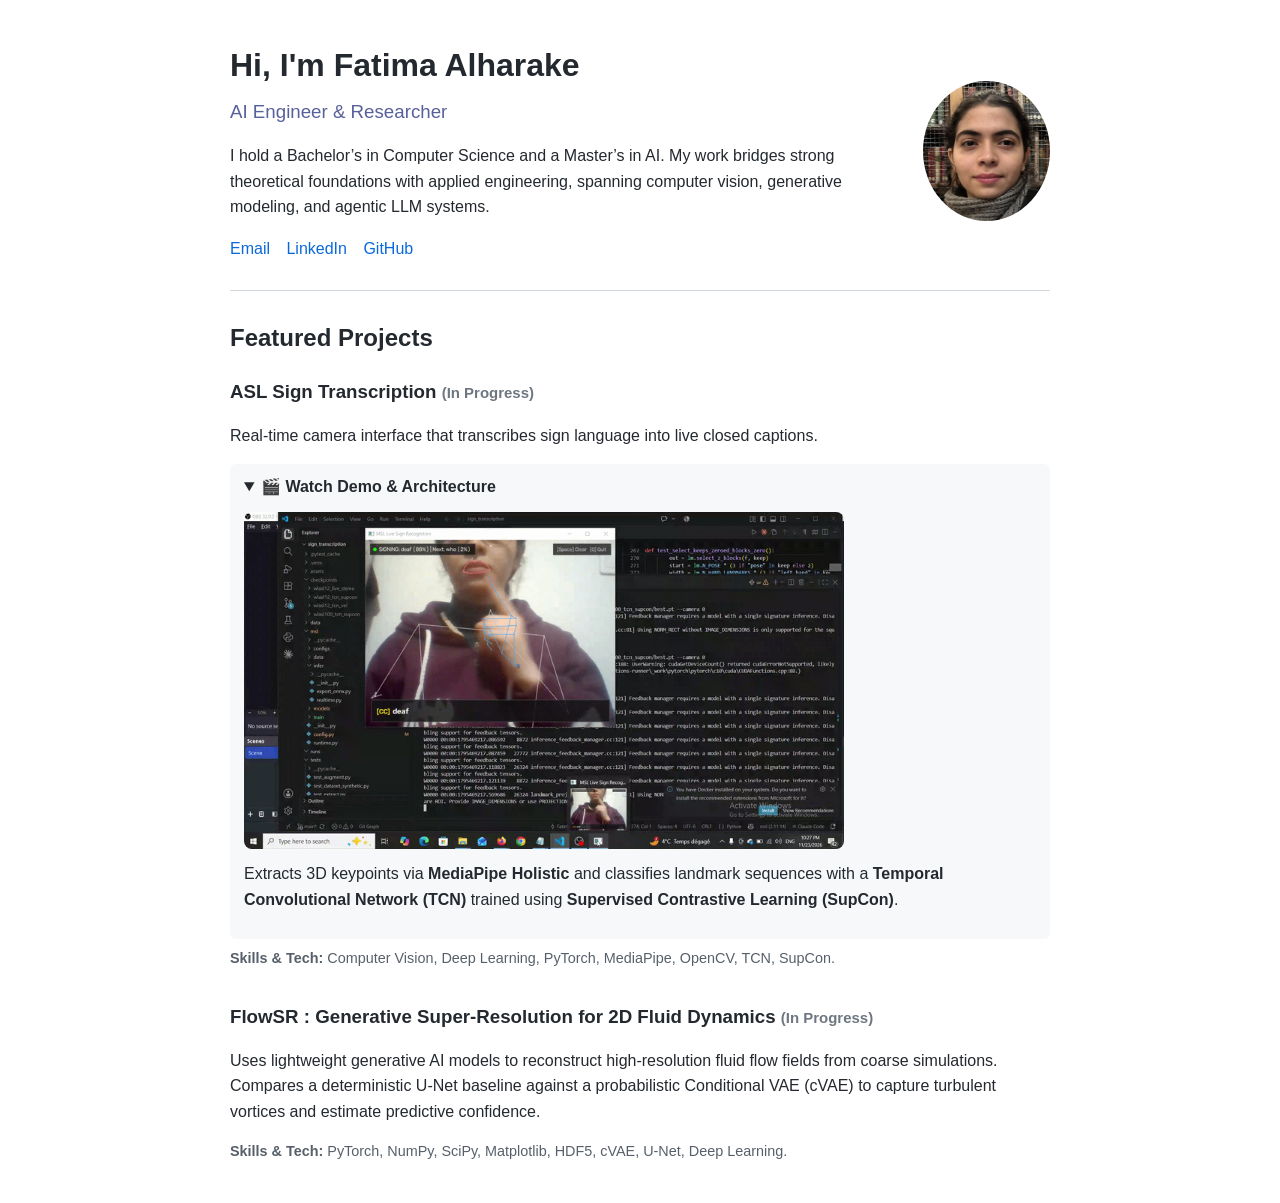
==== index.html @ fd23888a "feat: added index file" ====
<!DOCTYPE html>
<html lang="en">
<head>
  <meta charset="UTF-8">
  <meta name="viewport" content="width=device-width, initial-scale=1.0">
  <title>Fatima Alharake | AI Engineer & Researcher</title>
  <style>
    body {
      font-family: -apple-system, BlinkMacSystemFont, "Segoe UI", Roboto, Helvetica, Arial, sans-serif;
      line-height: 1.6;
      color: #24292f;
      max-width: 820px;
      margin: 40px auto;
      padding: 0 20px;
    }
    .header-container {
      display: flex;
      align-items: center;
      justify-content: space-between;
      gap: 24px;
      margin-bottom: 24px;
    }
    .header-text h1 {
      margin: 0 0 6px 0;
      font-size: 2rem;
    }
    .header-text h3 {
      margin: 0 0 12px 0;
      color: #57609a;
      font-weight: 500;
    }
    .profile-pic {
      width: 140px;
      height: 140px;
      border-radius: 50%;
      object-fit: cover;
    }
    .links a {
      color: #0969da;
      text-decoration: none;
      margin-right: 12px;
      font-weight: 500;
    }
    .links a:hover {
      text-decoration: underline;
    }
    hr {
      border: 0;
      border-top: 1px solid #d0d7de;
      margin: 28px 0;
    }
    .project {
      margin-bottom: 32px;
    }
    .project h3 {
      margin-bottom: 8px;
    }
    .tech-stack {
      font-size: 0.9rem;
      color: #57606a;
      margin-top: 8px;
    }
    video, img.demo {
      width: 100%;
      max-width: 600px;
      border-radius: 8px;
      margin-top: 12px;
      display: block;
    }
    details {
      margin-top: 10px;
      padding: 10px 14px;
      background: #f6f8fa;
      border-radius: 6px;
    }
    summary {
      cursor: pointer;
      font-weight: 600;
    }
  </style>
</head>
<body>

  <!-- HEADER / BIO -->
  <div class="header-container">
    <div class="header-text">
      <h1>Hi, I'm Fatima Alharake</h1>
      <h3>AI Engineer & Researcher</h3>
      <p>
        I hold a Bachelor’s in Computer Science and a Master’s in AI. My work bridges strong theoretical foundations with applied engineering, spanning computer vision, generative modeling, and agentic LLM systems.
      </p>
      <div class="links">
        <a href="mailto:fatima_alharake@outlook.com">Email</a>
        <a href="https://www.linkedin.com/in/fatima-al-harake-954a812ba/" target="_blank">LinkedIn</a>
        <a href="https://github.com/Fatima-alharake" target="_blank">GitHub</a>
      </div>
    </div>
    <img src="assets/selfie_cropped.jpeg" alt="Fatima Alharake" class="profile-pic">
  </div>

  <hr>

  <!-- PROJECTS -->
  <h2>Featured Projects</h2>

  <!-- PROJECT 1: ASL -->
  <div class="project">
    <h3>ASL Sign Transcription <small style="color: #6e7781; font-size: 0.8em;">(In Progress)</small></h3>
    <p>
      Real-time camera interface that transcribes sign language into live closed captions.
    </p>

    <details open>
      <summary>🎬 Watch Demo & Architecture</summary>
      <img src="assets/asl-demo.gif" alt="ASL Sign Transcription Demo" class="demo">
      <p style="margin-top: 12px;">
        Extracts 3D keypoints via <b>MediaPipe Holistic</b> and classifies landmark sequences with a <b>Temporal Convolutional Network (TCN)</b> trained using <b>Supervised Contrastive Learning (SupCon)</b>.
      </p>
    </details>

    <div class="tech-stack">
      <b>Skills & Tech:</b> Computer Vision, Deep Learning, PyTorch, MediaPipe, OpenCV, TCN, SupCon.
    </div>
  </div>

  <div class="project">
    <h3>FlowSR : Generative Super-Resolution for 2D Fluid Dynamics <small style="color: #6e7781; font-size: 0.8em;">(In Progress)</small></h3>
    <p>
      Uses lightweight generative AI models to reconstruct high-resolution fluid flow fields from coarse simulations. Compares a deterministic U-Net baseline against a probabilistic Conditional VAE (cVAE) to capture turbulent vortices and estimate predictive confidence.
    </p>
    <div class="tech-stack">
      <b>Skills & Tech:</b> PyTorch, NumPy, SciPy, Matplotlib, HDF5, cVAE, U-Net, Deep Learning.
    </div>
  </div>
</body>
</html>
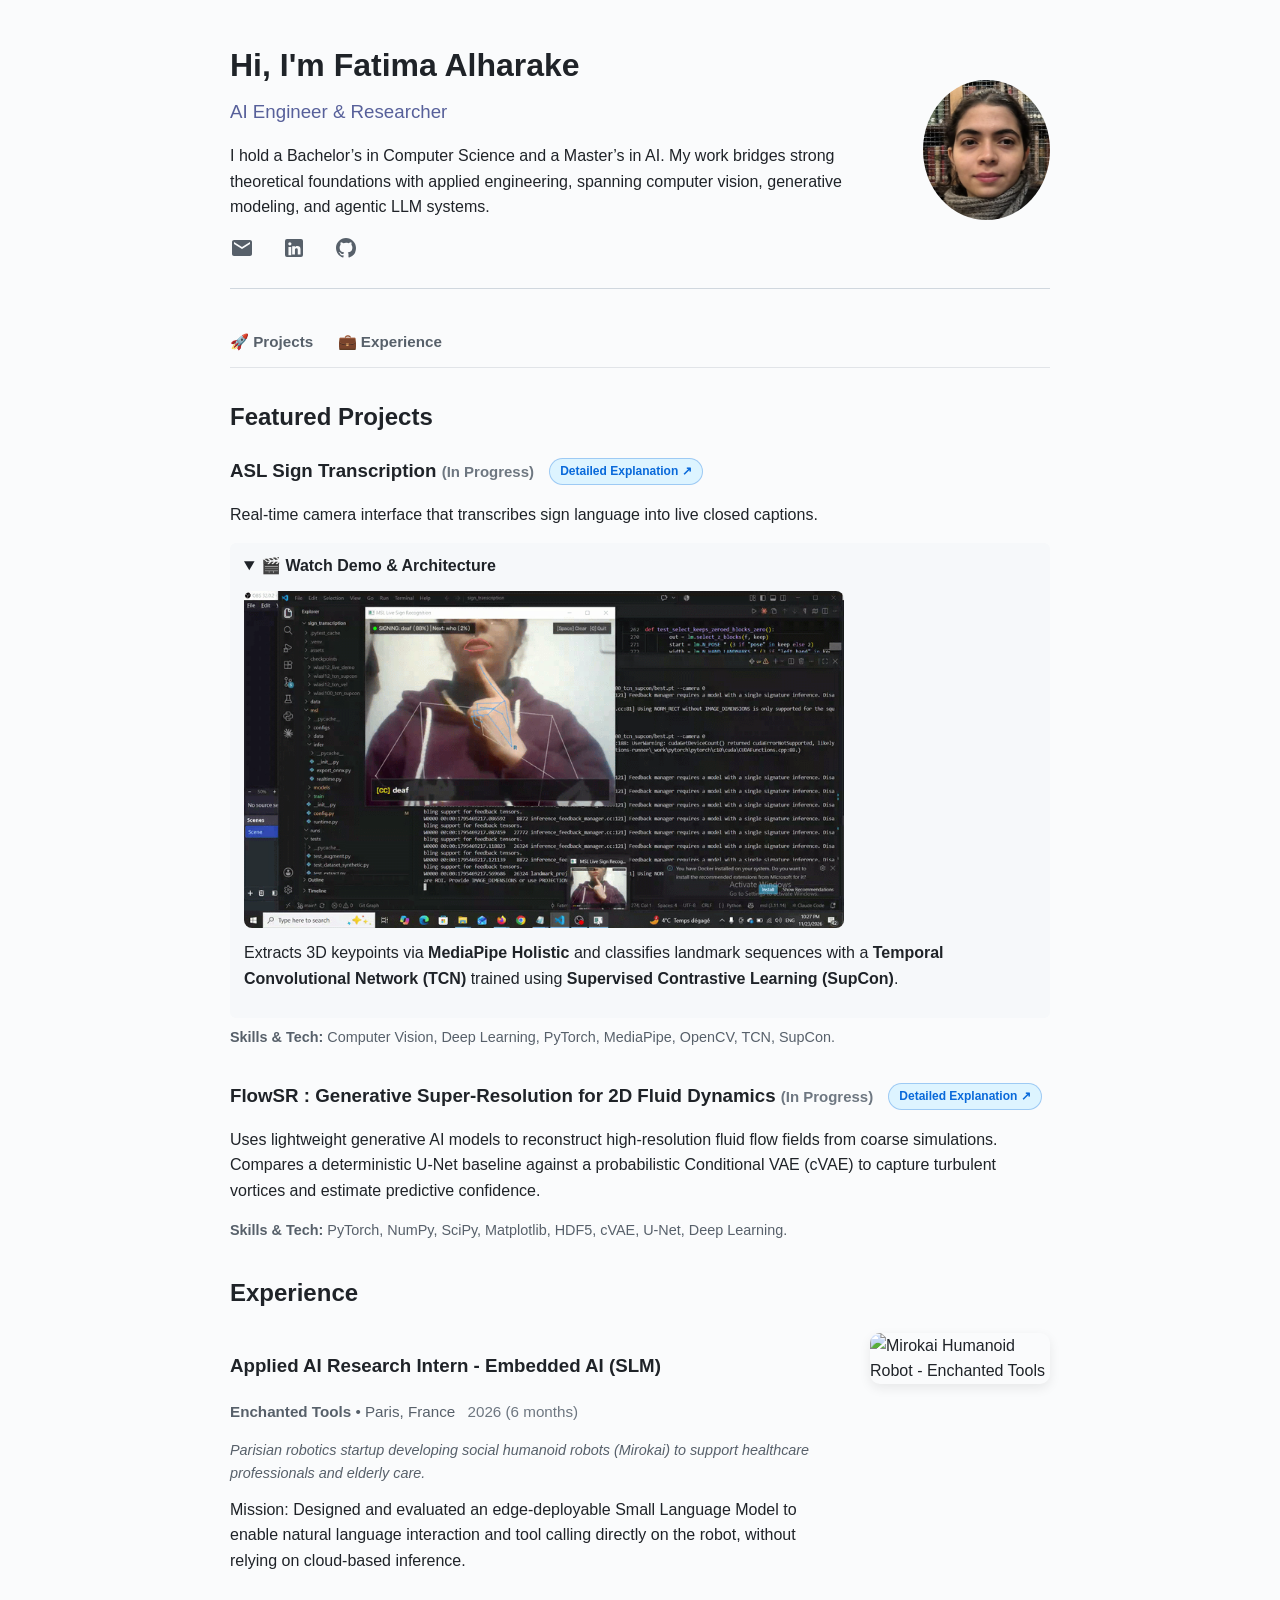
==== commit d0af7eef: "added projects descriptions and experience" ====
--- a/index.html
+++ b/index.html
@@ -4,84 +4,10 @@
   <meta charset="UTF-8">
   <meta name="viewport" content="width=device-width, initial-scale=1.0">
   <title>Fatima Alharake | AI Engineer & Researcher</title>
-  <style>
-    body {
-      font-family: -apple-system, BlinkMacSystemFont, "Segoe UI", Roboto, Helvetica, Arial, sans-serif;
-      line-height: 1.6;
-      color: #24292f;
-      max-width: 820px;
-      margin: 40px auto;
-      padding: 0 20px;
-    }
-    .header-container {
-      display: flex;
-      align-items: center;
-      justify-content: space-between;
-      gap: 24px;
-      margin-bottom: 24px;
-    }
-    .header-text h1 {
-      margin: 0 0 6px 0;
-      font-size: 2rem;
-    }
-    .header-text h3 {
-      margin: 0 0 12px 0;
-      color: #57609a;
-      font-weight: 500;
-    }
-    .profile-pic {
-      width: 140px;
-      height: 140px;
-      border-radius: 50%;
-      object-fit: cover;
-    }
-    .links a {
-      color: #0969da;
-      text-decoration: none;
-      margin-right: 12px;
-      font-weight: 500;
-    }
-    .links a:hover {
-      text-decoration: underline;
-    }
-    hr {
-      border: 0;
-      border-top: 1px solid #d0d7de;
-      margin: 28px 0;
-    }
-    .project {
-      margin-bottom: 32px;
-    }
-    .project h3 {
-      margin-bottom: 8px;
-    }
-    .tech-stack {
-      font-size: 0.9rem;
-      color: #57606a;
-      margin-top: 8px;
-    }
-    video, img.demo {
-      width: 100%;
-      max-width: 600px;
-      border-radius: 8px;
-      margin-top: 12px;
-      display: block;
-    }
-    details {
-      margin-top: 10px;
-      padding: 10px 14px;
-      background: #f6f8fa;
-      border-radius: 6px;
-    }
-    summary {
-      cursor: pointer;
-      font-weight: 600;
-    }
-  </style>
+  <link rel="stylesheet" href="style.css">
 </head>
 <body>
 
-  <!-- HEADER / BIO -->
   <div class="header-container">
     <div class="header-text">
       <h1>Hi, I'm Fatima Alharake</h1>
@@ -90,9 +16,20 @@
         I hold a Bachelor’s in Computer Science and a Master’s in AI. My work bridges strong theoretical foundations with applied engineering, spanning computer vision, generative modeling, and agentic LLM systems.
       </p>
       <div class="links">
-        <a href="mailto:fatima_alharake@outlook.com">Email</a>
-        <a href="https://www.linkedin.com/in/fatima-al-harake-954a812ba/" target="_blank">LinkedIn</a>
-        <a href="https://github.com/Fatima-alharake" target="_blank">GitHub</a>
+        <a href="mailto:fatima_alharake@outlook.com" title="Email" aria-label="Email">
+    <svg xmlns="http://www.w3.org/2000/svg" width="24" height="24" viewBox="0 0 24 24" fill="currentColor">
+      <path d="M20 4H4c-1.1 0-1.99.9-1.99 2L2 18c0 1.1.9 2 2 2h16c1.1 0 2-.9 2-2V6c0-1.1-.9-2-2-2zm0 4l-8 5-8-5V6l8 5 8-5v2z"/>
+    </svg></a>
+        <a href="https://www.linkedin.com/in/fatima-al-harake-954a812ba/" target="_blank" title="LinkedIn" aria-label="LinkedIn">
+    <svg xmlns="http://www.w3.org/2000/svg" width="24" height="24" viewBox="0 0 24 24" fill="currentColor">
+      <path d="M19 3a2 2 0 0 1 2 2v14a2 2 0 0 1-2 2H5a2 2 0 0 1-2-2V5a2 2 0 0 1 2-2h14m-.5 15.5v-5.3a3.26 3.26 0 0 0-3.26-3.26c-.85 0-1.84.52-2.28 1.3v-1.11h-2.79v8.37h2.79v-4.93c0-.77.62-1.4 1.39-1.4a1.4 1.4 0 0 1 1.4 1.4v4.93h2.75M6.46 10.9v8.37H9.25V10.9H6.46M7.86 6.2a1.62 1.62 0 1 0 0 3.24 1.62 1.62 0 0 0 0-3.24z"/>
+    </svg>
+  </a>
+        <a href="https://github.com/Fatima-alharake" target="_blank" title="GitHub" aria-label="GitHub">
+    <svg xmlns="http://www.w3.org/2000/svg" width="24" height="24" viewBox="0 0 24 24" fill="currentColor">
+      <path d="M12 2C6.477 2 2 6.484 2 12.017c0 4.425 2.865 8.18 6.839 9.504.5.092.682-.217.682-.483 0-.237-.008-.868-.013-1.703-2.782.605-3.369-1.343-3.369-1.343-.454-1.158-1.11-1.466-1.11-1.466-.908-.62.069-.608.069-.608 1.003.07 1.53 1.032 1.53 1.032.892 1.53 2.341 1.088 2.91.832.092-.647.35-1.088.636-1.338-2.22-.253-4.555-1.113-4.555-4.951 0-1.093.39-1.988 1.029-2.688-.103-.253-.446-1.272.098-2.65 0 0 .84-.27 2.75 1.026A9.564 9.564 0 0112 6.844c.85.004 1.705.115 2.504.337 1.909-1.296 2.747-1.027 2.747-1.027.546 1.379.202 2.398.1 2.651.64.7 1.028 1.595 1.028 2.688 0 3.848-2.339 4.695-4.566 4.943.359.309.678.92.678 1.855 0 1.338-.012 2.419-.012 2.747 0 .268.18.58.688.482A10.019 10.019 0 0022 12.017C22 6.484 17.522 2 12 2z"/>
+    </svg>
+  </a>
       </div>
     </div>
     <img src="assets/selfie_cropped.jpeg" alt="Fatima Alharake" class="profile-pic">
@@ -100,12 +37,19 @@
 
   <hr>
 
-  <!-- PROJECTS -->
+  <div class="nav-bar">
+    <a href="#projects">🚀 Projects</a>
+    <a href="#experience">💼 Experience</a>
+  </div>
+  <section id="projects">
+
   <h2>Featured Projects</h2>
 
-  <!-- PROJECT 1: ASL -->
   <div class="project">
-    <h3>ASL Sign Transcription <small style="color: #6e7781; font-size: 0.8em;">(In Progress)</small></h3>
+    <h3>
+      ASL Sign Transcription <small style="color: #6e7781; font-size: 0.8em;">(In Progress)</small>
+      <a href="projects/asl-transcription.html" class="deep-dive-btn">Detailed Explanation ↗</a>
+    </h3>
     <p>
       Real-time camera interface that transcribes sign language into live closed captions.
     </p>
@@ -124,7 +68,10 @@
   </div>
 
   <div class="project">
-    <h3>FlowSR : Generative Super-Resolution for 2D Fluid Dynamics <small style="color: #6e7781; font-size: 0.8em;">(In Progress)</small></h3>
+    <h3>
+      FlowSR : Generative Super-Resolution for 2D Fluid Dynamics <small style="color: #6e7781; font-size: 0.8em;">(In Progress)</small>
+      <a href="projects/flowgen.html" class="deep-dive-btn">Detailed Explanation ↗</a>
+    </h3>
     <p>
       Uses lightweight generative AI models to reconstruct high-resolution fluid flow fields from coarse simulations. Compares a deterministic U-Net baseline against a probabilistic Conditional VAE (cVAE) to capture turbulent vortices and estimate predictive confidence.
     </p>
@@ -132,5 +79,31 @@
       <b>Skills & Tech:</b> PyTorch, NumPy, SciPy, Matplotlib, HDF5, cVAE, U-Net, Deep Learning.
     </div>
   </div>
+  </section>
+
+    <section id="experience">
+  <h2>Experience</h2>
+
+  <div class="experience-card">
+    <div class="experience-content">
+      <h3>Applied AI Research Intern - Embedded AI (SLM)</h3>
+      <p class="company-sub">
+        <b>Enchanted Tools</b> • Paris, France <span class="date">2026 (6 months)</span>
+      </p>
+      <p class="company-desc">
+        <i>Parisian robotics startup developing social humanoid robots (Mirokai) to support healthcare professionals and elderly care.</i>
+      </p>
+
+      <p  style="margin-top: 10px;">
+        Mission: Designed and evaluated an edge-deployable Small Language Model to enable natural language interaction and tool calling directly on the robot, without relying on cloud-based inference. </p>
+
+
+    </div>
+
+    <div class="experience-media">
+      <img src="assets/enchanted-tools-robot.png" alt="Mirokai Humanoid Robot - Enchanted Tools" class="experience-img">
+    </div>
+  </div>
+</section>
 </body>
 </html>
--- a/style.css
+++ b/style.css
@@ -0,0 +1,303 @@
+body {
+      font-family: -apple-system, BlinkMacSystemFont, "Segoe UI", Roboto, Helvetica, Arial, sans-serif;
+      line-height: 1.6;
+      background-color: #fafbfc; /* or #f8f9fa */
+      color: #1f2328;
+      max-width: 820px;
+      margin: 40px auto;
+      padding: 0 20px;
+    }
+    
+    .header-container {
+      display: flex;
+      align-items: center;
+      justify-content: space-between;
+      gap: 24px;
+      margin-bottom: 24px;
+    }
+    .header-text h1 {
+      margin: 0 0 6px 0;
+      font-size: 2rem;
+    }
+    .header-text h3 {
+      margin: 0 0 12px 0;
+      color: #57609a;
+      font-weight: 500;
+    }
+    .profile-pic {
+      width: 140px;
+      height: 140px;
+      border-radius: 50%;
+      object-fit: cover;
+    }
+    .links a {
+      color: #0969da;
+      text-decoration: none;
+      margin-right: 12px;
+      font-weight: 500;
+    }
+    .links a:hover {
+      text-decoration: underline;
+    }
+    hr {
+      border: 0;
+      border-top: 1px solid #d0d7de;
+      margin: 28px 0;
+    }
+    .project {
+      margin-bottom: 32px;
+    }
+    .project h3 {
+      margin-bottom: 8px;
+    }
+    .tech-stack {
+      font-size: 0.9rem;
+      color: #57606a;
+      margin-top: 8px;
+    }
+    video, img.demo {
+      width: 100%;
+      max-width: 600px;
+      border-radius: 8px;
+      margin-top: 12px;
+      display: block;
+    }
+    details {
+      margin-top: 10px;
+      padding: 10px 14px;
+      background: #f6f8fa;
+      border-radius: 6px;
+    }
+    summary {
+      cursor: pointer;
+      font-weight: 600;
+    }
+    .links {
+      display: flex;
+      gap: 16px;
+      align-items: center;
+      margin-top: 14px;
+    }
+    .links a {
+      color: #57606a;
+      transition: color 0.2s ease, transform 0.2s ease;
+      display: inline-flex;
+      align-items: center;
+    }
+    .links a:hover {
+      color: #0969da;
+      transform: translateY(-2px);
+    }
+    .tab-nav {
+      display: flex;
+      gap: 12px;
+      border-bottom: 2px solid #e1e4e8;
+      margin: 28px 0 20px 0;
+    }
+    .tab-btn {
+      background: none;
+      border: none;
+      padding: 10px 16px;
+      font-size: 1rem;
+      font-weight: 600;
+      color: #57606a;
+      cursor: pointer;
+      border-bottom: 2px solid transparent;
+      margin-bottom: -2px; /* overlaps the border */
+      transition: all 0.2s ease;
+    }
+    .tab-btn:hover {
+      color: #0969da;
+    }
+    .tab-btn.active {
+      color: #0969da;
+      border-bottom: 2px solid #0969da;
+    }
+
+    .tab-content {
+      display: none;
+    }
+    .tab-content.active {
+      display: block;
+      animation: fadeIn 0.3s ease;
+    }
+    @keyframes fadeIn {
+      from { opacity: 0; transform: translateY(4px); }
+      to { opacity: 1; transform: translateY(0); }
+    }
+        html {
+      scroll-behavior: smooth;
+    }
+    .nav-bar {
+      position: sticky;
+      top: 0;
+      background: #fafbfc;;
+      backdrop-filter: blur(8px);
+      padding: 12px 0;
+      border-bottom: 1px solid #e1e4e8;
+      margin-bottom: 30px;
+      z-index: 100;
+    }
+    .nav-bar a {
+      margin-right: 20px;
+      color: #57606a;
+      text-decoration: none;
+      font-weight: 600;
+      font-size: 0.95rem;
+    }
+    .nav-bar a:hover {
+      color: #0969da;
+    }
+    .deep-dive-btn {
+      display: inline-block;
+      font-size: 0.75rem;
+      font-weight: 600;
+      color: #0969da;
+      background: #ddf4ff;
+      border: 1px solid rgba(9, 105, 218, 0.3);
+      padding: 3px 10px;
+      border-radius: 20px;
+      text-decoration: none;
+      margin-left: 10px;
+      vertical-align: middle;
+      transition: all 0.2s ease;
+    }
+    .deep-dive-btn:hover {
+      background: #0969da;
+      color: #ffffff;
+    }
+
+.experience-card {
+  display: flex;
+  justify-content: space-between;
+  align-items: flex-start;
+  gap: 24px;
+  margin-bottom: 36px;
+}
+
+.experience-content {
+  flex: 1;
+}
+
+.company-sub {
+  margin: 2px 0 6px 0;
+  color: #57606a;
+  font-size: 0.95rem;
+}
+
+.company-sub .date {
+  color: #6e7781;
+  margin-left: 8px;
+}
+
+.company-desc {
+  color: #57606a;
+  font-size: 0.9rem;
+  margin-bottom: 12px;
+}
+
+.experience-content ul {
+  padding-left: 20px;
+  margin: 10px 0;
+}
+
+.experience-content li {
+  margin-bottom: 8px;
+  line-height: 1.5;
+}
+
+/* RIGHT IMAGE STYLING */
+.experience-media {
+  flex-shrink: 0;
+  width: 180px;
+}
+
+.experience-img {
+  width: 100%;
+  border-radius: 10px;
+  box-shadow: 0 4px 12px rgba(0, 0, 0, 0.08);
+  object-fit: cover;
+}
+
+.figure-container {
+  margin: 1.5rem 0;
+  text-align: center;
+}
+.figure-container img {
+  border-radius: 8px;
+  display: block;
+  margin: 0 auto;
+}
+figcaption {
+  font-size: 0.88rem;
+  color: #57606a;
+  margin-top: 8px;
+  line-height: 1.4;
+}
+
+@media (max-width: 650px) {
+  .experience-card {
+    flex-direction: column-reverse;
+  }
+  .experience-media {
+    width: 100%;
+    max-width: 250px;
+    margin-bottom: 12px;
+  }
+}
+
+@media (prefers-color-scheme: dark) {
+  body {
+    background-color: #0d1117; 
+    color: #e6edf3;          
+  }
+
+  .nav-bar {
+    background: rgba(13, 17, 23, 0.9);
+    border-bottom-color: #30363d;
+  }
+  .nav-bar a {
+    color: #8b949e;
+  }
+  .nav-bar a:hover {
+    color: #58a6ff;
+  }
+
+  a {
+    color: #58a6ff;
+  }
+  .links a {
+    color: #8b949e;
+  }
+  .links a:hover {
+    color: #58a6ff;
+  }
+
+  .header-text h3,
+  .company-sub,
+  .company-desc,
+  .tech-stack {
+    color: #8b949e;
+  }
+
+  hr {
+    border-top-color: #30363d;
+  }
+  .deep-dive-btn {
+    background: #1f2937;
+    border-color: #388bfd;
+    color: #58a6ff;
+  }
+  .deep-dive-btn:hover {
+    background: #1f6feb;
+    color: #ffffff;
+  }
+
+  details {
+    background: #161b22;
+    border: 1px solid #30363d;
+  }
+  figcaption {
+    color: #8b949e;
+  }
+}
